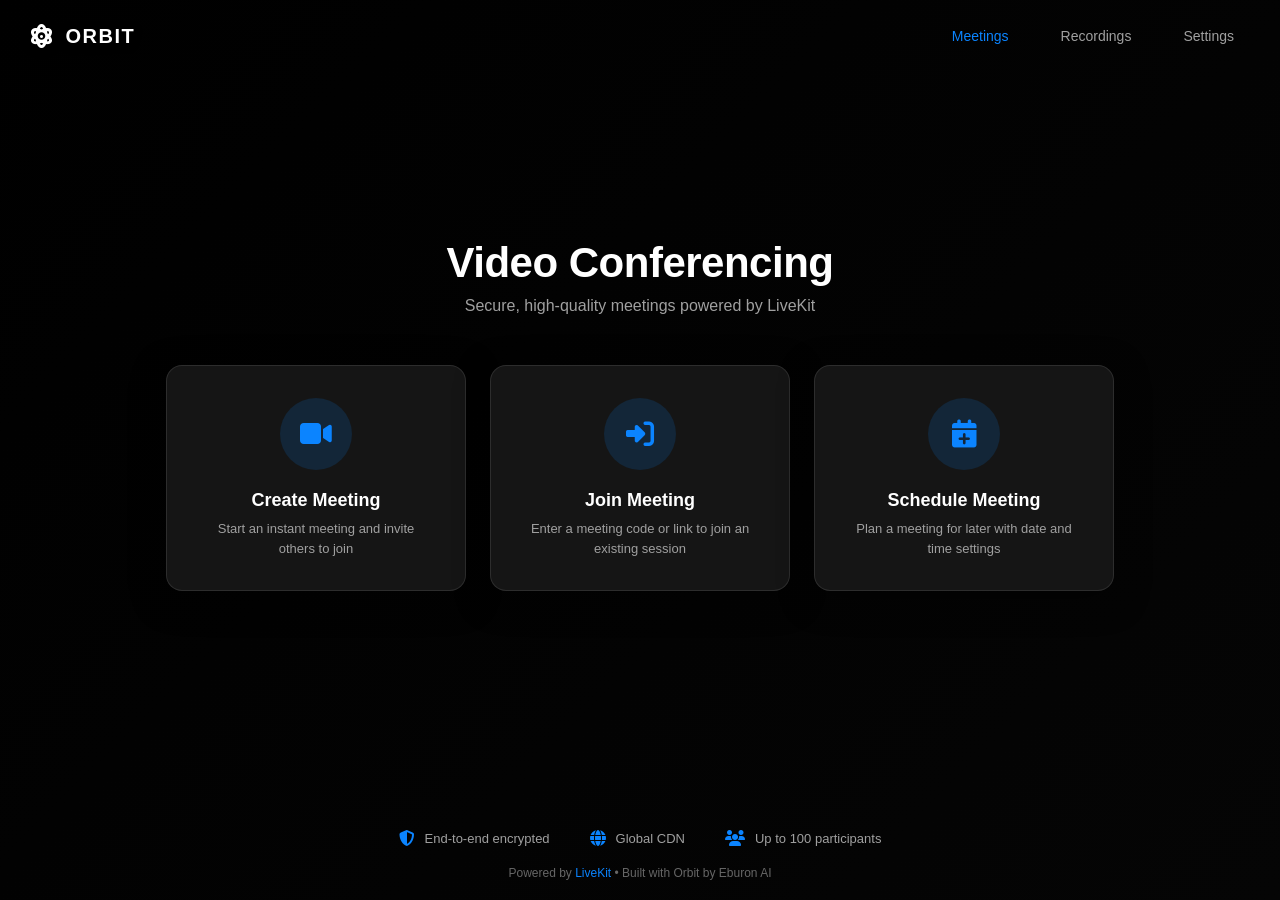
==== index.html @ 310719f2 "feat: Initial Orbit Zoom meeting app with LiveKit integration - FastAPI backend with LiveKit token g" ====
<!DOCTYPE html>
<html lang="en">
<head>
    <meta charset="UTF-8">
    <meta name="viewport" content="width=device-width, initial-scale=1.0">
    <title>Orbit Meeting</title>
    <link rel="stylesheet" href="https://cdnjs.cloudflare.com/ajax/libs/font-awesome/6.4.0/css/all.min.css">
    <style>
        :root {
            --bg-panel: rgba(30, 30, 30, 0.3);
            --bg-card: rgba(25, 25, 25, 0.85);
            --bg-card-hover: rgba(35, 35, 35, 0.9);
            --bg-input: rgba(0, 0, 0, 0.4);
            --text-primary: #ffffff;
            --text-secondary: #a0a0a0;
            --text-muted: #666666;
            --accent-blue: #0b84ff;
            --accent-blue-hover: #2980ff;
            --border-color: rgba(255, 255, 255, 0.1);
            --border-color-hover: rgba(255, 255, 255, 0.2);
            --shadow: 0 8px 32px rgba(0, 0, 0, 0.5);
        }

        * { box-sizing: border-box; margin: 0; padding: 0; font-family: -apple-system, BlinkMacSystemFont, "Segoe UI", Roboto, Helvetica, Arial, sans-serif; }

        body {
            background: linear-gradient(-45deg, #000000, #0a0a0a, #13131e, #050505, #000000);
            background-size: 400% 400%;
            animation: wavyGradient 25s ease-in-out infinite;
            color: var(--text-primary);
            min-height: 100vh;
            display: flex;
            flex-direction: column;
            overflow: hidden;
        }

        @keyframes wavyGradient {
            0% { background-position: 0% 50%; }
            50% { background-position: 100% 50%; }
            100% { background-position: 0% 50%; }
        }

        /* --- Top Bar & Branding --- */
        .top-bar { position: absolute; top: 0; left: 0; width: 100%; padding: 20px 30px; display: flex; justify-content: space-between; align-items: center; z-index: 10; }
        .brand-orbit { font-size: 20px; font-weight: 800; letter-spacing: 1.5px; text-transform: uppercase; display: flex; align-items: center; gap: 10px; text-shadow: 0 2px 8px rgba(0,0,0,0.8); }
        .brand-orbit i { color: #ffffff; font-size: 24px; }
        .top-nav { display: flex; gap: 20px; align-items: center; }
        .nav-link { color: var(--text-secondary); text-decoration: none; font-size: 14px; font-weight: 500; padding: 8px 16px; border-radius: 6px; transition: all 0.2s; }
        .nav-link:hover { color: var(--text-primary); background: rgba(255,255,255,0.1); }
        .nav-link.active { color: var(--accent-blue); }

        /* --- Main Container --- */
        .main-container { flex: 1; display: flex; flex-direction: column; justify-content: center; align-items: center; padding: 100px 20px 40px; }

        .hero-title { font-size: 42px; font-weight: 700; margin-bottom: 10px; text-align: center; letter-spacing: -0.5px; }
        .hero-subtitle { font-size: 16px; color: var(--text-secondary); margin-bottom: 50px; text-align: center; }

        /* --- Action Cards --- */
        .action-cards { display: flex; gap: 24px; max-width: 1000px; width: 100%; justify-content: center; flex-wrap: wrap; }

        .action-card { 
            background: var(--bg-card); 
            backdrop-filter: blur(20px); 
            -webkit-backdrop-filter: blur(20px);
            border: 1px solid var(--border-color); 
            border-radius: 16px; 
            padding: 32px; 
            width: 300px; 
            text-align: center; 
            cursor: pointer; 
            transition: all 0.3s cubic-bezier(0.16, 1, 0.3, 1);
            box-shadow: var(--shadow);
        }

        .action-card:hover { 
            background: var(--bg-card-hover);
            border-color: var(--border-color-hover);
            transform: translateY(-4px);
            box-shadow: 0 12px 40px rgba(0, 0, 0, 0.6);
        }

        .action-card .icon-wrapper { 
            width: 72px; 
            height: 72px; 
            background: rgba(11, 132, 255, 0.15); 
            border-radius: 50%; 
            display: flex; 
            align-items: center; 
            justify-content: center; 
            margin: 0 auto 20px;
            transition: all 0.3s;
        }

        .action-card:hover .icon-wrapper { 
            background: rgba(11, 132, 255, 0.25);
            transform: scale(1.05);
        }

        .action-card .icon-wrapper i { font-size: 28px; color: var(--accent-blue); }
        .action-card h3 { font-size: 18px; font-weight: 600; margin-bottom: 8px; }
        .action-card p { font-size: 13px; color: var(--text-secondary); line-height: 1.5; }

        /* --- Forms Container --- */
        .form-container { 
            display: none; 
            background: var(--bg-card); 
            backdrop-filter: blur(20px); 
            -webkit-backdrop-filter: blur(20px);
            border: 1px solid var(--border-color); 
            border-radius: 16px; 
            padding: 40px; 
            width: 420px; 
            max-width: 95%;
            box-shadow: var(--shadow);
        }

        .form-container.active { display: block; animation: fadeIn 0.3s ease; }
        @keyframes fadeIn { from { opacity: 0; transform: translateY(-10px); } to { opacity: 1; transform: translateY(0); } }

        .form-header { display: flex; align-items: center; gap: 12px; margin-bottom: 30px; }
        .form-header .icon-wrapper { width: 48px; height: 48px; background: rgba(11, 132, 255, 0.15); border-radius: 12px; display: flex; align-items: center; justify-content: center; }
        .form-header .icon-wrapper i { font-size: 20px; color: var(--accent-blue); }
        .form-header h3 { font-size: 20px; font-weight: 600; }
        .back-btn { margin-bottom: 20px; background: none; border: none; color: var(--text-secondary); cursor: pointer; font-size: 14px; display: flex; align-items: center; gap: 6px; transition: color 0.2s; }
        .back-btn:hover { color: var(--text-primary); }

        .form-group { margin-bottom: 20px; }
        .form-group label { display: block; font-size: 13px; font-weight: 500; margin-bottom: 8px; color: var(--text-secondary); }
        .form-group input, .form-group select { 
            width: 100%; 
            padding: 14px 16px; 
            background: var(--bg-input); 
            border: 1px solid var(--border-color); 
            border-radius: 8px; 
            color: white; 
            font-size: 15px; 
            outline: none; 
            transition: border-color 0.2s;
        }
        .form-group input:focus { border-color: var(--accent-blue); }
        .form-group input::placeholder { color: var(--text-muted); }

        .form-row { display: flex; gap: 12px; }
        .form-row .form-group { flex: 1; }

        .btn-primary { 
            width: 100%; 
            padding: 16px; 
            background: var(--accent-blue); 
            border: none; 
            border-radius: 8px; 
            color: white; 
            font-size: 15px; 
            font-weight: 600; 
            cursor: pointer; 
            transition: all 0.2s;
            display: flex;
            align-items: center;
            justify-content: center;
            gap: 8px;
        }
        .btn-primary:hover { background: var(--accent-blue-hover); transform: translateY(-1px); }

        .btn-secondary { 
            width: 100%; 
            padding: 14px; 
            background: transparent; 
            border: 1px solid var(--border-color); 
            border-radius: 8px; 
            color: var(--text-primary); 
            font-size: 14px; 
            font-weight: 500; 
            cursor: pointer; 
            transition: all 0.2s;
            display: flex;
            align-items: center;
            justify-content: center;
            gap: 8px;
            margin-top: 12px;
        }
        .btn-secondary:hover { background: rgba(255,255,255,0.05); border-color: var(--border-color-hover); }

        .divider { display: flex; align-items: center; margin: 24px 0; color: var(--text-muted); font-size: 12px; }
        .divider::before, .divider::after { content: ''; flex: 1; height: 1px; background: var(--border-color); }
        .divider span { padding: 0 16px; }

        /* --- Schedule Form Specific --- */
        .schedule-grid { display: grid; grid-template-columns: 1fr 1fr; gap: 12px; }

        /* --- Status Messages --- */
        .status-msg { 
            padding: 12px 16px; 
            border-radius: 8px; 
            font-size: 13px; 
            margin-bottom: 20px; 
            display: none;
        }
        .status-msg.show { display: block; }
        .status-msg.error { background: rgba(255, 59, 48, 0.15); color: #ff3b30; border: 1px solid rgba(255, 59, 48, 0.3); }
        .status-msg.success { background: rgba(52, 199, 89, 0.15); color: #34c759; border: 1px solid rgba(52, 199, 89, 0.3); }

        /* --- Footer --- */
        .footer { padding: 20px; text-align: center; color: var(--text-muted); font-size: 12px; }
        .footer a { color: var(--accent-blue); text-decoration: none; }
        .footer a:hover { text-decoration: underline; }

        /* --- Features Row --- */
        .features-row { display: flex; gap: 40px; margin-top: 60px; justify-content: center; }
        .feature-item { display: flex; align-items: center; gap: 10px; color: var(--text-secondary); font-size: 13px; }
        .feature-item i { color: var(--accent-blue); font-size: 16px; }
    </style>
</head>
<body>

    <!-- Top Bar -->
    <div class="top-bar">
        <div class="brand-orbit">
            <i class="fa-solid fa-atom"></i> Orbit
        </div>
        <div class="top-nav">
            <a href="#" class="nav-link active">Meetings</a>
            <a href="#" class="nav-link">Recordings</a>
            <a href="#" class="nav-link">Settings</a>
        </div>
    </div>

    <!-- Main Container -->
    <div class="main-container">
        <h1 class="hero-title">Video Conferencing</h1>
        <p class="hero-subtitle">Secure, high-quality meetings powered by LiveKit</p>

        <!-- Action Cards -->
        <div class="action-cards" id="actionCards">
            <div class="action-card" onclick="showForm('create')">
                <div class="icon-wrapper"><i class="fa-solid fa-video"></i></div>
                <h3>Create Meeting</h3>
                <p>Start an instant meeting and invite others to join</p>
            </div>
            <div class="action-card" onclick="showForm('join')">
                <div class="icon-wrapper"><i class="fa-solid fa-right-to-bracket"></i></div>
                <h3>Join Meeting</h3>
                <p>Enter a meeting code or link to join an existing session</p>
            </div>
            <div class="action-card" onclick="showForm('schedule')">
                <div class="icon-wrapper"><i class="fa-solid fa-calendar-plus"></i></div>
                <h3>Schedule Meeting</h3>
                <p>Plan a meeting for later with date and time settings</p>
            </div>
        </div>

        <!-- Create Meeting Form -->
        <div class="form-container" id="formCreate">
            <button class="back-btn" onclick="hideForms()"><i class="fa-solid fa-arrow-left"></i> Back</button>
            <div class="form-header">
                <div class="icon-wrapper"><i class="fa-solid fa-video"></i></div>
                <h3>Create Meeting</h3>
            </div>
            <div class="status-msg" id="createStatus"></div>
            <form id="createForm">
                <div class="form-group">
                    <label>Your Name</label>
                    <input type="text" id="createName" placeholder="Enter your name" required>
                </div>
                <button type="submit" class="btn-primary">
                    <i class="fa-solid fa-plus"></i> Create Meeting
                </button>
            </form>
        </div>

        <!-- Join Meeting Form -->
        <div class="form-container" id="formJoin">
            <button class="back-btn" onclick="hideForms()"><i class="fa-solid fa-arrow-left"></i> Back</button>
            <div class="form-header">
                <div class="icon-wrapper"><i class="fa-solid fa-right-to-bracket"></i></div>
                <h3>Join Meeting</h3>
            </div>
            <div class="status-msg" id="joinStatus"></div>
            <form id="joinForm">
                <div class="form-group">
                    <label>Your Name</label>
                    <input type="text" id="joinName" placeholder="Enter your name" required>
                </div>
                <div class="form-group">
                    <label>Meeting Code or Link</label>
                    <input type="text" id="joinCode" placeholder="e.g., cosmic-summit-123 or paste link" required>
                </div>
                <button type="submit" class="btn-primary">
                    <i class="fa-solid fa-video"></i> Join Meeting
                </button>
            </form>
        </div>

        <!-- Schedule Meeting Form -->
        <div class="form-container" id="formSchedule">
            <button class="back-btn" onclick="hideForms()"><i class="fa-solid fa-arrow-left"></i> Back</button>
            <div class="form-header">
                <div class="icon-wrapper"><i class="fa-solid fa-calendar-plus"></i></div>
                <h3>Schedule Meeting</h3>
            </div>
            <div class="status-msg" id="scheduleStatus"></div>
            <form id="scheduleForm">
                <div class="form-group">
                    <label>Topic</label>
                    <input type="text" id="scheduleTopic" placeholder="Meeting topic or title" required>
                </div>
                <div class="schedule-grid">
                    <div class="form-group">
                        <label>Date</label>
                        <input type="date" id="scheduleDate" required>
                    </div>
                    <div class="form-group">
                        <label>Time</label>
                        <input type="time" id="scheduleTime" required>
                    </div>
                </div>
                <div class="form-group">
                    <label>Duration</label>
                    <select id="scheduleDuration">
                        <option value="30">30 minutes</option>
                        <option value="45">45 minutes</option>
                        <option value="60" selected>1 hour</option>
                        <option value="90">1.5 hours</option>
                        <option value="120">2 hours</option>
                    </select>
                </div>
                <button type="submit" class="btn-primary">
                    <i class="fa-solid fa-calendar-check"></i> Schedule Meeting
                </button>
                <div class="divider"><span>or</span></div>
                <button type="button" class="btn-secondary" onclick="startNowFromSchedule()">
                    <i class="fa-solid fa-bolt"></i> Start Meeting Now
                </button>
            </form>
        </div>
    </div>

    <!-- Features -->
    <div class="features-row">
        <div class="feature-item"><i class="fa-solid fa-shield-halved"></i> End-to-end encrypted</div>
        <div class="feature-item"><i class="fa-solid fa-globe"></i> Global CDN</div>
        <div class="feature-item"><i class="fa-solid fa-users"></i> Up to 100 participants</div>
    </div>

    <!-- Footer -->
    <div class="footer">
        Powered by <a href="https://livekit.io" target="_blank">LiveKit</a> • Built with Orbit by Eburon AI
    </div>

    <script>
        const API_BASE = window.location.origin;

        function showForm(type) {
            document.getElementById('actionCards').style.display = 'none';
            document.querySelector('.hero-title').style.display = 'none';
            document.querySelector('.hero-subtitle').style.display = 'none';
            document.querySelector('.features-row').style.display = 'none';

            document.querySelectorAll('.form-container').forEach(f => f.classList.remove('active'));
            document.getElementById('form' + type.charAt(0).toUpperCase() + type.slice(1)).classList.add('active');

            if (type === 'schedule') {
                const today = new Date().toISOString().split('T')[0];
                document.getElementById('scheduleDate').min = today;
                document.getElementById('scheduleDate').value = today;
            }
        }

        function hideForms() {
            document.getElementById('actionCards').style.display = 'flex';
            document.querySelector('.hero-title').style.display = 'block';
            document.querySelector('.hero-subtitle').style.display = 'block';
            document.querySelector('.features-row').style.display = 'flex';
            document.querySelectorAll('.form-container').forEach(f => f.classList.remove('active'));
        }

        function showStatus(formId, message, type) {
            const statusEl = document.getElementById(formId + 'Status');
            statusEl.textContent = message;
            statusEl.className = 'status-msg show ' + type;
            setTimeout(() => statusEl.classList.remove('show'), 5000);
        }

        function generateRoomName() {
            const adjectives = ['cosmic', 'stellar', 'orbital', 'lunar', 'solar', 'nebula', 'aurora', 'quantum'];
            const nouns = ['summit', 'sync', 'connect', 'hub', 'space', 'orbit', 'nexus', 'grid'];
            const adj = adjectives[Math.floor(Math.random() * adjectives.length)];
            const noun = nouns[Math.floor(Math.random() * nouns.length)];
            const num = Math.floor(Math.random() * 1000);
            return `${adj}-${noun}-${num}`;
        }

        function extractRoomFromInput(input) {
            input = input.trim();
            if (input.includes('?room=')) {
                const params = new URLSearchParams(input.split('?')[1]);
                return params.get('room');
            }
            return input;
        }

        async function checkConnection() {
            try {
                const res = await fetch(`${API_BASE}/health`);
                return res.ok;
            } catch (e) {
                return false;
            }
        }

        function joinMeeting(name, room) {
            window.location.href = `${API_BASE}/meeting?name=${encodeURIComponent(name)}&room=${encodeURIComponent(room)}`;
        }

        document.getElementById('createForm').addEventListener('submit', async (e) => {
            e.preventDefault();
            const name = document.getElementById('createName').value.trim();
            
            if (!name) {
                showStatus('create', 'Please enter your name', 'error');
                return;
            }

            const connected = await checkConnection();
            if (!connected) {
                showStatus('create', 'Cannot connect to server. Make sure the backend is running.', 'error');
                return;
            }

            const room = generateRoomName();
            joinMeeting(name, room);
        });

        document.getElementById('joinForm').addEventListener('submit', async (e) => {
            e.preventDefault();
            const name = document.getElementById('joinName').value.trim();
            const code = document.getElementById('joinCode').value.trim();
            
            if (!name) {
                showStatus('join', 'Please enter your name', 'error');
                return;
            }
            if (!code) {
                showStatus('join', 'Please enter a meeting code or link', 'error');
                return;
            }

            const connected = await checkConnection();
            if (!connected) {
                showStatus('join', 'Cannot connect to server. Make sure the backend is running.', 'error');
                return;
            }

            const room = extractRoomFromInput(code);
            joinMeeting(name, room);
        });

        document.getElementById('scheduleForm').addEventListener('submit', async (e) => {
            e.preventDefault();
            const topic = document.getElementById('scheduleTopic').value.trim();
            const date = document.getElementById('scheduleDate').value;
            const time = document.getElementById('scheduleTime').value;
            
            if (!topic) {
                showStatus('schedule', 'Please enter a meeting topic', 'error');
                return;
            }
            if (!date || !time) {
                showStatus('schedule', 'Please select date and time', 'error');
                return;
            }

            const scheduledDateTime = new Date(`${date}T${time}`);
            if (scheduledDateTime <= new Date()) {
                showStatus('schedule', 'Scheduled time must be in the future', 'error');
                return;
            }

            const connected = await checkConnection();
            if (!connected) {
                showStatus('schedule', 'Cannot connect to server. Make sure the backend is running.', 'error');
                return;
            }

            const scheduledMeetings = JSON.parse(localStorage.getItem('orbitScheduledMeetings') || '[]');
            const room = generateRoomName();
            
            scheduledMeetings.push({
                id: Date.now(),
                topic,
                date,
                time,
                room,
                duration: document.getElementById('scheduleDuration').value
            });
            
            localStorage.setItem('orbitScheduledMeetings', JSON.stringify(scheduledMeetings));
            
            showStatus('schedule', `Meeting scheduled! Room code: ${room}`, 'success');
            setTimeout(hideForms, 2000);
        });

        function startNowFromSchedule() {
            document.getElementById('scheduleTopic').value = document.getElementById('scheduleTopic').value || 'Scheduled Meeting';
            showForm('create');
            document.getElementById('createName').focus();
        }

        const params = new URLSearchParams(window.location.search);
        if (params.has('action')) {
            showForm(params.get('action'));
        }
    </script>
</body>
</html>
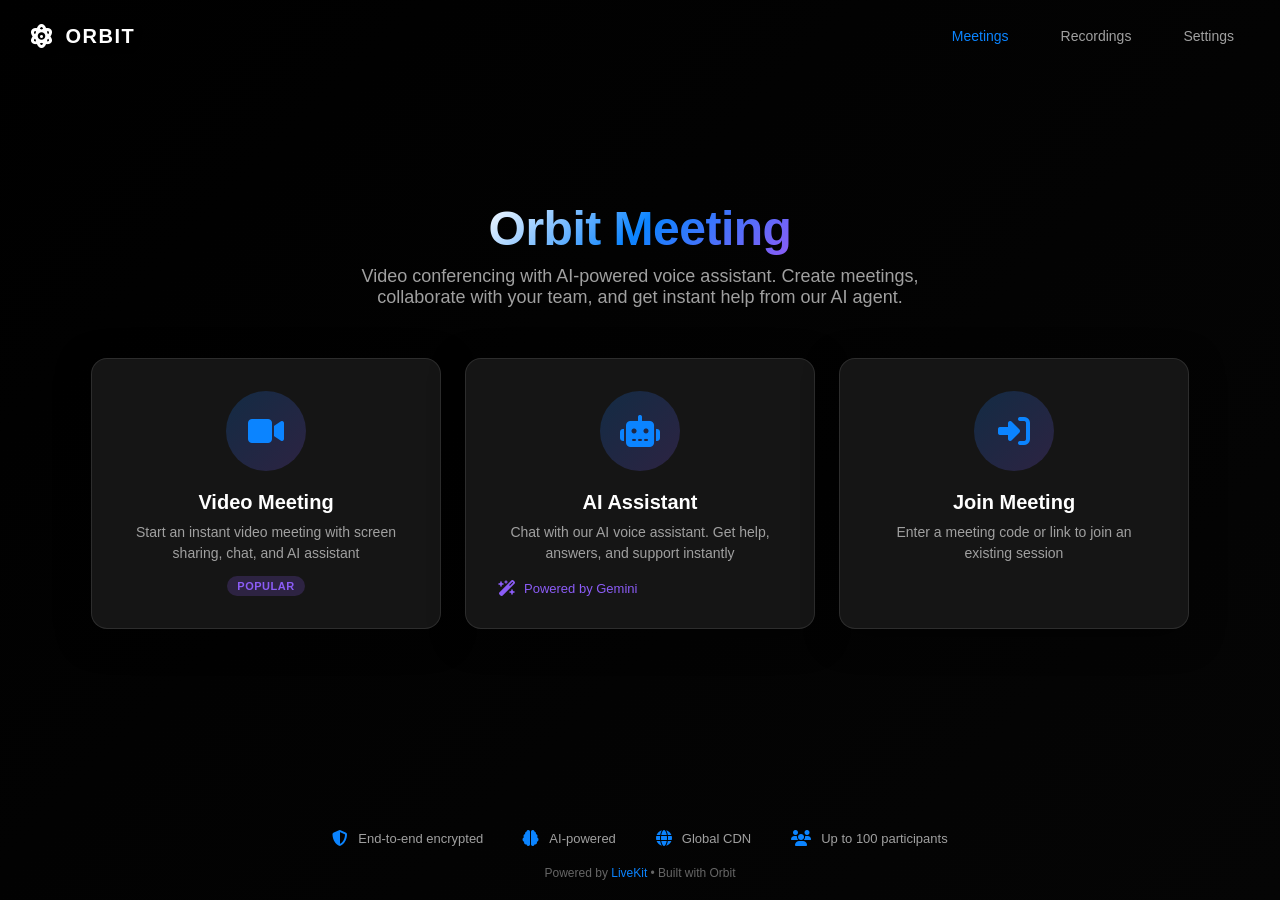
==== commit 944806de: "Update landing page with AI Assistant option and agent meeting page" ====
--- a/index.html
+++ b/index.html
@@ -16,6 +16,7 @@
             --text-muted: #666666;
             --accent-blue: #0b84ff;
             --accent-blue-hover: #2980ff;
+            --accent-purple: #8b5cf6;
             --border-color: rgba(255, 255, 255, 0.1);
             --border-color-hover: rgba(255, 255, 255, 0.2);
             --shadow: 0 8px 32px rgba(0, 0, 0, 0.5);
@@ -40,7 +41,6 @@
             100% { background-position: 0% 50%; }
         }
 
-        /* --- Top Bar & Branding --- */
         .top-bar { position: absolute; top: 0; left: 0; width: 100%; padding: 20px 30px; display: flex; justify-content: space-between; align-items: center; z-index: 10; }
         .brand-orbit { font-size: 20px; font-weight: 800; letter-spacing: 1.5px; text-transform: uppercase; display: flex; align-items: center; gap: 10px; text-shadow: 0 2px 8px rgba(0,0,0,0.8); }
         .brand-orbit i { color: #ffffff; font-size: 24px; }
@@ -49,23 +49,20 @@
         .nav-link:hover { color: var(--text-primary); background: rgba(255,255,255,0.1); }
         .nav-link.active { color: var(--accent-blue); }
 
-        /* --- Main Container --- */
         .main-container { flex: 1; display: flex; flex-direction: column; justify-content: center; align-items: center; padding: 100px 20px 40px; }
 
-        .hero-title { font-size: 42px; font-weight: 700; margin-bottom: 10px; text-align: center; letter-spacing: -0.5px; }
-        .hero-subtitle { font-size: 16px; color: var(--text-secondary); margin-bottom: 50px; text-align: center; }
-
-        /* --- Action Cards --- */
-        .action-cards { display: flex; gap: 24px; max-width: 1000px; width: 100%; justify-content: center; flex-wrap: wrap; }
+        .hero-title { font-size: 48px; font-weight: 700; margin-bottom: 10px; text-align: center; letter-spacing: -0.5px; background: linear-gradient(135deg, #fff 0%, var(--accent-blue) 50%, var(--accent-purple) 100%); -webkit-background-clip: text; -webkit-text-fill-color: transparent; background-clip: text; }
+        .hero-subtitle { font-size: 18px; color: var(--text-secondary); margin-bottom: 50px; text-align: center; max-width: 600px; }
+
+        .action-cards { display: flex; gap: 24px; max-width: 1200px; width: 100%; justify-content: center; flex-wrap: wrap; }
 
         .action-card { 
             background: var(--bg-card); 
             backdrop-filter: blur(20px); 
-            -webkit-backdrop-filter: blur(20px);
             border: 1px solid var(--border-color); 
             border-radius: 16px; 
             padding: 32px; 
-            width: 300px; 
+            width: 350px; 
             text-align: center; 
             cursor: pointer; 
             transition: all 0.3s cubic-bezier(0.16, 1, 0.3, 1);
@@ -80,9 +77,9 @@
         }
 
         .action-card .icon-wrapper { 
-            width: 72px; 
-            height: 72px; 
-            background: rgba(11, 132, 255, 0.15); 
+            width: 80px; 
+            height: 80px; 
+            background: linear-gradient(135deg, rgba(11, 132, 255, 0.2), rgba(139, 92, 246, 0.2)); 
             border-radius: 50%; 
             display: flex; 
             align-items: center; 
@@ -92,24 +89,23 @@
         }
 
         .action-card:hover .icon-wrapper { 
-            background: rgba(11, 132, 255, 0.25);
             transform: scale(1.05);
-        }
-
-        .action-card .icon-wrapper i { font-size: 28px; color: var(--accent-blue); }
-        .action-card h3 { font-size: 18px; font-weight: 600; margin-bottom: 8px; }
-        .action-card p { font-size: 13px; color: var(--text-secondary); line-height: 1.5; }
-
-        /* --- Forms Container --- */
+            background: linear-gradient(135deg, rgba(11, 132, 255, 0.3), rgba(139, 92, 246, 0.3));
+        }
+
+        .action-card .icon-wrapper i { font-size: 32px; color: var(--accent-blue); }
+        .action-card h3 { font-size: 20px; font-weight: 600; margin-bottom: 8px; }
+        .action-card p { font-size: 14px; color: var(--text-secondary); line-height: 1.5; }
+        .action-card .badge { display: inline-block; padding: 4px 10px; background: rgba(139, 92, 246, 0.2); color: var(--accent-purple); border-radius: 12px; font-size: 11px; font-weight: 600; margin-top: 12px; text-transform: uppercase; letter-spacing: 0.5px; }
+
         .form-container { 
             display: none; 
             background: var(--bg-card); 
             backdrop-filter: blur(20px); 
-            -webkit-backdrop-filter: blur(20px);
             border: 1px solid var(--border-color); 
             border-radius: 16px; 
             padding: 40px; 
-            width: 420px; 
+            width: 450px; 
             max-width: 95%;
             box-shadow: var(--shadow);
         }
@@ -140,13 +136,10 @@
         .form-group input:focus { border-color: var(--accent-blue); }
         .form-group input::placeholder { color: var(--text-muted); }
 
-        .form-row { display: flex; gap: 12px; }
-        .form-row .form-group { flex: 1; }
-
         .btn-primary { 
             width: 100%; 
             padding: 16px; 
-            background: var(--accent-blue); 
+            background: linear-gradient(135deg, var(--accent-blue), var(--accent-purple)); 
             border: none; 
             border-radius: 8px; 
             color: white; 
@@ -159,7 +152,7 @@
             justify-content: center;
             gap: 8px;
         }
-        .btn-primary:hover { background: var(--accent-blue-hover); transform: translateY(-1px); }
+        .btn-primary:hover { transform: translateY(-1px); box-shadow: 0 4px 20px rgba(11, 132, 255, 0.4); }
 
         .btn-secondary { 
             width: 100%; 
@@ -184,10 +177,6 @@
         .divider::before, .divider::after { content: ''; flex: 1; height: 1px; background: var(--border-color); }
         .divider span { padding: 0 16px; }
 
-        /* --- Schedule Form Specific --- */
-        .schedule-grid { display: grid; grid-template-columns: 1fr 1fr; gap: 12px; }
-
-        /* --- Status Messages --- */
         .status-msg { 
             padding: 12px 16px; 
             border-radius: 8px; 
@@ -199,20 +188,22 @@
         .status-msg.error { background: rgba(255, 59, 48, 0.15); color: #ff3b30; border: 1px solid rgba(255, 59, 48, 0.3); }
         .status-msg.success { background: rgba(52, 199, 89, 0.15); color: #34c759; border: 1px solid rgba(52, 199, 89, 0.3); }
 
-        /* --- Footer --- */
         .footer { padding: 20px; text-align: center; color: var(--text-muted); font-size: 12px; }
         .footer a { color: var(--accent-blue); text-decoration: none; }
         .footer a:hover { text-decoration: underline; }
 
-        /* --- Features Row --- */
-        .features-row { display: flex; gap: 40px; margin-top: 60px; justify-content: center; }
+        .features-row { display: flex; gap: 40px; margin-top: 60px; justify-content: center; flex-wrap: wrap; }
         .feature-item { display: flex; align-items: center; gap: 10px; color: var(--text-secondary); font-size: 13px; }
         .feature-item i { color: var(--accent-blue); font-size: 16px; }
+
+        .agent-preview { display: flex; align-items: center; gap: 8px; color: var(--accent-purple); font-size: 13px; margin-top: 16px; }
+        .agent-preview i { font-size: 16px; }
+        .pulse { animation: pulse 2s infinite; }
+        @keyframes pulse { 0%, 100% { opacity: 1; } 50% { opacity: 0.5; } }
     </style>
 </head>
 <body>
 
-    <!-- Top Bar -->
     <div class="top-bar">
         <div class="brand-orbit">
             <i class="fa-solid fa-atom"></i> Orbit
@@ -224,36 +215,35 @@
         </div>
     </div>
 
-    <!-- Main Container -->
     <div class="main-container">
-        <h1 class="hero-title">Video Conferencing</h1>
-        <p class="hero-subtitle">Secure, high-quality meetings powered by LiveKit</p>
-
-        <!-- Action Cards -->
+        <h1 class="hero-title">Orbit Meeting</h1>
+        <p class="hero-subtitle">Video conferencing with AI-powered voice assistant. Create meetings, collaborate with your team, and get instant help from our AI agent.</p>
+
         <div class="action-cards" id="actionCards">
             <div class="action-card" onclick="showForm('create')">
                 <div class="icon-wrapper"><i class="fa-solid fa-video"></i></div>
-                <h3>Create Meeting</h3>
-                <p>Start an instant meeting and invite others to join</p>
+                <h3>Video Meeting</h3>
+                <p>Start an instant video meeting with screen sharing, chat, and AI assistant</p>
+                <span class="badge">Popular</span>
+            </div>
+            <div class="action-card" onclick="showForm('agent')">
+                <div class="icon-wrapper"><i class="fa-solid fa-robot"></i></div>
+                <h3>AI Assistant</h3>
+                <p>Chat with our AI voice assistant. Get help, answers, and support instantly</p>
+                <div class="agent-preview"><i class="fa-solid fa-wand-magic-sparkles pulse"></i> Powered by Gemini</div>
             </div>
             <div class="action-card" onclick="showForm('join')">
                 <div class="icon-wrapper"><i class="fa-solid fa-right-to-bracket"></i></div>
                 <h3>Join Meeting</h3>
                 <p>Enter a meeting code or link to join an existing session</p>
             </div>
-            <div class="action-card" onclick="showForm('schedule')">
-                <div class="icon-wrapper"><i class="fa-solid fa-calendar-plus"></i></div>
-                <h3>Schedule Meeting</h3>
-                <p>Plan a meeting for later with date and time settings</p>
-            </div>
-        </div>
-
-        <!-- Create Meeting Form -->
+        </div>
+
         <div class="form-container" id="formCreate">
             <button class="back-btn" onclick="hideForms()"><i class="fa-solid fa-arrow-left"></i> Back</button>
             <div class="form-header">
                 <div class="icon-wrapper"><i class="fa-solid fa-video"></i></div>
-                <h3>Create Meeting</h3>
+                <h3>Video Meeting</h3>
             </div>
             <div class="status-msg" id="createStatus"></div>
             <form id="createForm">
@@ -262,12 +252,29 @@
                     <input type="text" id="createName" placeholder="Enter your name" required>
                 </div>
                 <button type="submit" class="btn-primary">
-                    <i class="fa-solid fa-plus"></i> Create Meeting
+                    <i class="fa-solid fa-plus"></i> Start Meeting
                 </button>
             </form>
         </div>
 
-        <!-- Join Meeting Form -->
+        <div class="form-container" id="formAgent">
+            <button class="back-btn" onclick="hideForms()"><i class="fa-solid fa-arrow-left"></i> Back</button>
+            <div class="form-header">
+                <div class="icon-wrapper"><i class="fa-solid fa-robot"></i></div>
+                <h3>AI Assistant</h3>
+            </div>
+            <div class="status-msg" id="agentStatus"></div>
+            <form id="agentForm">
+                <div class="form-group">
+                    <label>Your Name</label>
+                    <input type="text" id="agentName" placeholder="Enter your name" required>
+                </div>
+                <button type="submit" class="btn-primary">
+                    <i class="fa-solid fa-robot"></i> Talk to AI Assistant
+                </button>
+            </form>
+        </div>
+
         <div class="form-container" id="formJoin">
             <button class="back-btn" onclick="hideForms()"><i class="fa-solid fa-arrow-left"></i> Back</button>
             <div class="form-header">
@@ -289,80 +296,35 @@
                 </button>
             </form>
         </div>
-
-        <!-- Schedule Meeting Form -->
-        <div class="form-container" id="formSchedule">
-            <button class="back-btn" onclick="hideForms()"><i class="fa-solid fa-arrow-left"></i> Back</button>
-            <div class="form-header">
-                <div class="icon-wrapper"><i class="fa-solid fa-calendar-plus"></i></div>
-                <h3>Schedule Meeting</h3>
-            </div>
-            <div class="status-msg" id="scheduleStatus"></div>
-            <form id="scheduleForm">
-                <div class="form-group">
-                    <label>Topic</label>
-                    <input type="text" id="scheduleTopic" placeholder="Meeting topic or title" required>
-                </div>
-                <div class="schedule-grid">
-                    <div class="form-group">
-                        <label>Date</label>
-                        <input type="date" id="scheduleDate" required>
-                    </div>
-                    <div class="form-group">
-                        <label>Time</label>
-                        <input type="time" id="scheduleTime" required>
-                    </div>
-                </div>
-                <div class="form-group">
-                    <label>Duration</label>
-                    <select id="scheduleDuration">
-                        <option value="30">30 minutes</option>
-                        <option value="45">45 minutes</option>
-                        <option value="60" selected>1 hour</option>
-                        <option value="90">1.5 hours</option>
-                        <option value="120">2 hours</option>
-                    </select>
-                </div>
-                <button type="submit" class="btn-primary">
-                    <i class="fa-solid fa-calendar-check"></i> Schedule Meeting
-                </button>
-                <div class="divider"><span>or</span></div>
-                <button type="button" class="btn-secondary" onclick="startNowFromSchedule()">
-                    <i class="fa-solid fa-bolt"></i> Start Meeting Now
-                </button>
-            </form>
-        </div>
     </div>
 
-    <!-- Features -->
     <div class="features-row">
         <div class="feature-item"><i class="fa-solid fa-shield-halved"></i> End-to-end encrypted</div>
+        <div class="feature-item"><i class="fa-solid fa-brain"></i> AI-powered</div>
         <div class="feature-item"><i class="fa-solid fa-globe"></i> Global CDN</div>
         <div class="feature-item"><i class="fa-solid fa-users"></i> Up to 100 participants</div>
     </div>
 
-    <!-- Footer -->
     <div class="footer">
-        Powered by <a href="https://livekit.io" target="_blank">LiveKit</a> • Built with Orbit by Eburon AI
+        Powered by <a href="https://livekit.io" target="_blank">LiveKit</a> • Built with Orbit
     </div>
 
     <script>
-        const API_BASE = window.location.origin;
+        const API_BASE = (() => {
+            const origin = window.location.origin;
+            if (origin.includes('localhost') || origin.includes('127.0.0.1')) {
+                return origin + '/api';
+            }
+            return 'https://pupils-manner-structures-julian.trycloudflare.com/api';
+        })();
 
         function showForm(type) {
             document.getElementById('actionCards').style.display = 'none';
             document.querySelector('.hero-title').style.display = 'none';
             document.querySelector('.hero-subtitle').style.display = 'none';
             document.querySelector('.features-row').style.display = 'none';
-
             document.querySelectorAll('.form-container').forEach(f => f.classList.remove('active'));
             document.getElementById('form' + type.charAt(0).toUpperCase() + type.slice(1)).classList.add('active');
-
-            if (type === 'schedule') {
-                const today = new Date().toISOString().split('T')[0];
-                document.getElementById('scheduleDate').min = today;
-                document.getElementById('scheduleDate').value = today;
-            }
         }
 
         function hideForms() {
@@ -383,132 +345,50 @@
         function generateRoomName() {
             const adjectives = ['cosmic', 'stellar', 'orbital', 'lunar', 'solar', 'nebula', 'aurora', 'quantum'];
             const nouns = ['summit', 'sync', 'connect', 'hub', 'space', 'orbit', 'nexus', 'grid'];
-            const adj = adjectives[Math.floor(Math.random() * adjectives.length)];
-            const noun = nouns[Math.floor(Math.random() * nouns.length)];
-            const num = Math.floor(Math.random() * 1000);
-            return `${adj}-${noun}-${num}`;
+            return adjectives[Math.floor(Math.random() * adjectives.length)] + '-' + 
+                   nouns[Math.floor(Math.random() * nouns.length)] + '-' + 
+                   Math.floor(Math.random() * 1000);
         }
 
         function extractRoomFromInput(input) {
             input = input.trim();
-            if (input.includes('?room=')) {
-                const params = new URLSearchParams(input.split('?')[1]);
-                return params.get('room');
+            if (input.includes('room=')) {
+                const match = input.match(/room=([^&]+)/);
+                if (match) return decodeURIComponent(match[1]);
             }
             return input;
         }
 
-        async function checkConnection() {
-            try {
-                const res = await fetch(`${API_BASE}/health`);
-                return res.ok;
-            } catch (e) {
-                return false;
-            }
-        }
-
-        function joinMeeting(name, room) {
-            window.location.href = `${API_BASE}/meeting?name=${encodeURIComponent(name)}&room=${encodeURIComponent(room)}`;
+        function joinMeeting(name, room, withAgent = false) {
+            const url = withAgent ? '/frontend/agent.html' : '/frontend/index.html';
+            window.location.href = url + '?name=' + encodeURIComponent(name) + '&room=' + encodeURIComponent(room);
         }
 
         document.getElementById('createForm').addEventListener('submit', async (e) => {
             e.preventDefault();
             const name = document.getElementById('createName').value.trim();
-            
-            if (!name) {
-                showStatus('create', 'Please enter your name', 'error');
-                return;
-            }
-
-            const connected = await checkConnection();
-            if (!connected) {
-                showStatus('create', 'Cannot connect to server. Make sure the backend is running.', 'error');
-                return;
-            }
-
+            if (!name) { showStatus('create', 'Please enter your name', 'error'); return; }
             const room = generateRoomName();
             joinMeeting(name, room);
+        });
+
+        document.getElementById('agentForm').addEventListener('submit', async (e) => {
+            e.preventDefault();
+            const name = document.getElementById('agentName').value.trim();
+            if (!name) { showStatus('agent', 'Please enter your name', 'error'); return; }
+            const room = 'ai-' + generateRoomName();
+            joinMeeting(name, room, true);
         });
 
         document.getElementById('joinForm').addEventListener('submit', async (e) => {
             e.preventDefault();
             const name = document.getElementById('joinName').value.trim();
             const code = document.getElementById('joinCode').value.trim();
-            
-            if (!name) {
-                showStatus('join', 'Please enter your name', 'error');
-                return;
-            }
-            if (!code) {
-                showStatus('join', 'Please enter a meeting code or link', 'error');
-                return;
-            }
-
-            const connected = await checkConnection();
-            if (!connected) {
-                showStatus('join', 'Cannot connect to server. Make sure the backend is running.', 'error');
-                return;
-            }
-
+            if (!name) { showStatus('join', 'Please enter your name', 'error'); return; }
+            if (!code) { showStatus('join', 'Please enter a meeting code', 'error'); return; }
             const room = extractRoomFromInput(code);
             joinMeeting(name, room);
         });
-
-        document.getElementById('scheduleForm').addEventListener('submit', async (e) => {
-            e.preventDefault();
-            const topic = document.getElementById('scheduleTopic').value.trim();
-            const date = document.getElementById('scheduleDate').value;
-            const time = document.getElementById('scheduleTime').value;
-            
-            if (!topic) {
-                showStatus('schedule', 'Please enter a meeting topic', 'error');
-                return;
-            }
-            if (!date || !time) {
-                showStatus('schedule', 'Please select date and time', 'error');
-                return;
-            }
-
-            const scheduledDateTime = new Date(`${date}T${time}`);
-            if (scheduledDateTime <= new Date()) {
-                showStatus('schedule', 'Scheduled time must be in the future', 'error');
-                return;
-            }
-
-            const connected = await checkConnection();
-            if (!connected) {
-                showStatus('schedule', 'Cannot connect to server. Make sure the backend is running.', 'error');
-                return;
-            }
-
-            const scheduledMeetings = JSON.parse(localStorage.getItem('orbitScheduledMeetings') || '[]');
-            const room = generateRoomName();
-            
-            scheduledMeetings.push({
-                id: Date.now(),
-                topic,
-                date,
-                time,
-                room,
-                duration: document.getElementById('scheduleDuration').value
-            });
-            
-            localStorage.setItem('orbitScheduledMeetings', JSON.stringify(scheduledMeetings));
-            
-            showStatus('schedule', `Meeting scheduled! Room code: ${room}`, 'success');
-            setTimeout(hideForms, 2000);
-        });
-
-        function startNowFromSchedule() {
-            document.getElementById('scheduleTopic').value = document.getElementById('scheduleTopic').value || 'Scheduled Meeting';
-            showForm('create');
-            document.getElementById('createName').focus();
-        }
-
-        const params = new URLSearchParams(window.location.search);
-        if (params.has('action')) {
-            showForm(params.get('action'));
-        }
     </script>
 </body>
 </html>
